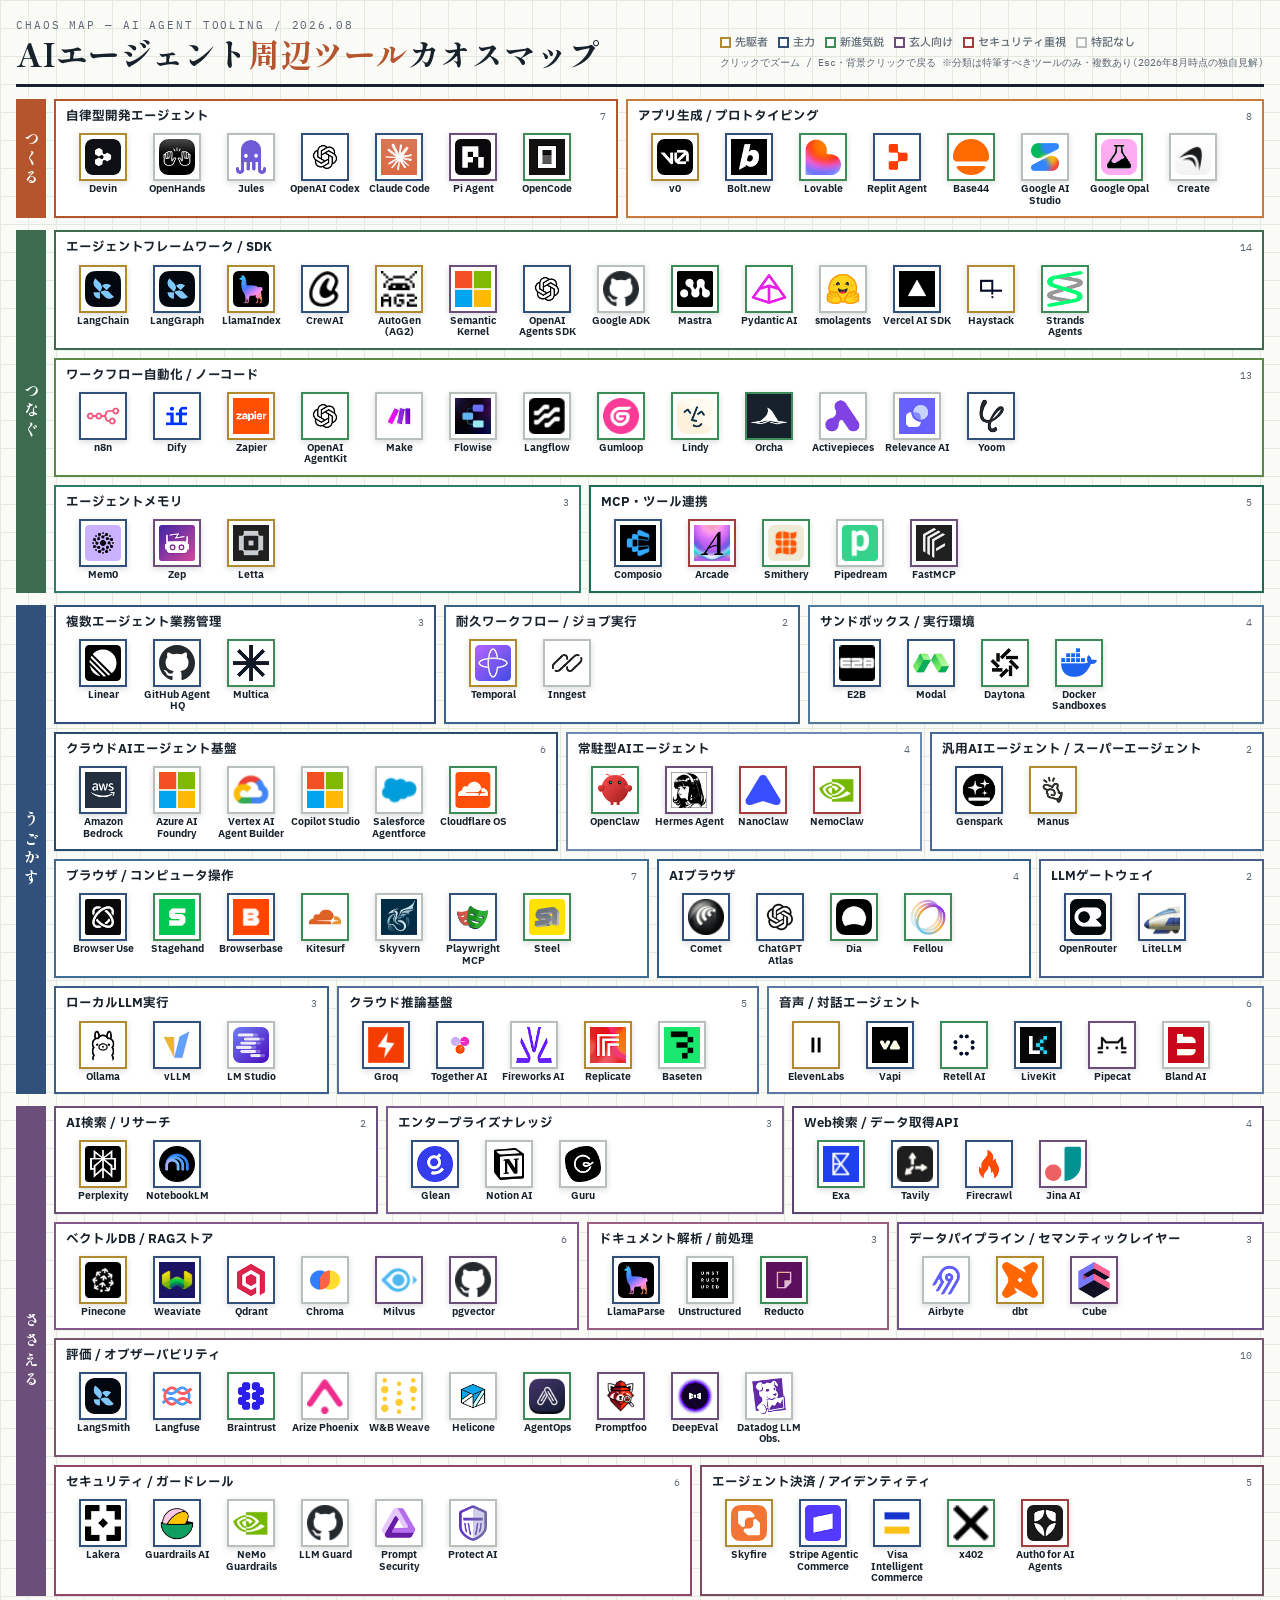
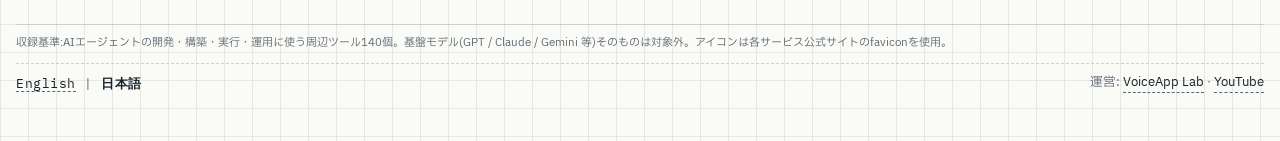
==== ja/index.html @ a2ec7d76 "英語化" ====
<!DOCTYPE html>
<html lang="ja">
<head>
<meta charset="UTF-8">
<meta name="viewport" content="width=device-width, initial-scale=1.0">
<title>AIエージェント周辺ツール カオスマップ 2026</title>
<meta name="description" content="AIエージェントを「つくる・つなぐ・うごかす・ささえる」周辺ツール140個を27カテゴリに整理したカオスマップ。クリックでズームし、各カテゴリの勢力図・年表・ツール詳細解説へ。">
<meta property="og:type" content="website">
<meta property="og:title" content="AIエージェント周辺ツール カオスマップ 2026">
<meta property="og:description" content="AIエージェント周辺ツール140個を27カテゴリに整理。カテゴリごとの勢力図・登場年表・詳細解説つきのインタラクティブマップ。">
<meta property="og:url" content="https://rsasage.com/ai-agent-tools-chaos-map/ja/">
<meta property="og:image" content="https://rsasage.com/ai-agent-tools-chaos-map/ogp-ja.png">
<meta property="og:image:width" content="1200">
<meta property="og:image:height" content="630">
<meta property="og:site_name" content="AIエージェント周辺ツール カオスマップ">
<meta property="og:locale" content="ja_JP">
<meta property="og:locale:alternate" content="en_US">
<meta name="twitter:card" content="summary_large_image">
<meta name="twitter:title" content="AIエージェント周辺ツール カオスマップ 2026">
<meta name="twitter:description" content="AIエージェント周辺ツール140個を27カテゴリに整理。勢力図・年表・詳細解説つき。">
<meta name="twitter:image" content="https://rsasage.com/ai-agent-tools-chaos-map/ogp-ja.png">
<link rel="canonical" href="https://rsasage.com/ai-agent-tools-chaos-map/ja/">
<link rel="alternate" hreflang="en" href="https://rsasage.com/ai-agent-tools-chaos-map/">
<link rel="alternate" hreflang="ja" href="https://rsasage.com/ai-agent-tools-chaos-map/ja/">
<link rel="alternate" hreflang="x-default" href="https://rsasage.com/ai-agent-tools-chaos-map/">
<link rel="icon" href="../favicon.svg" type="image/svg+xml">
<link rel="icon" href="../favicon-32.png" sizes="32x32" type="image/png">
<link rel="apple-touch-icon" href="../apple-touch-icon.png">
<link rel="preconnect" href="https://fonts.googleapis.com">
<link href="https://fonts.googleapis.com/css2?family=Shippori+Mincho+B1:wght@700;800&family=IBM+Plex+Sans+JP:wght@400;500;700&family=IBM+Plex+Mono:wght@400;500&display=swap" rel="stylesheet">
<link rel="stylesheet" href="../assets/style.css">
</head>
<body>
<div class="wrap">

<header>
  <div class="h-left">
    <div class="eyebrow">CHAOS MAP — AI AGENT TOOLING / 2026.08</div>
    <h1>AIエージェント<span class="accent">周辺ツール</span>カオスマップ</h1>
  </div>
  <div class="h-right">
    <div class="tier-legend">
      <span class="tier-key"><span class="ring" style="border-color:var(--t-pioneer)"></span>先駆者</span>
      <span class="tier-key"><span class="ring" style="border-color:var(--t-main)"></span>主力</span>
      <span class="tier-key"><span class="ring" style="border-color:var(--t-rising)"></span>新進気鋭</span>
      <span class="tier-key"><span class="ring" style="border-color:var(--t-expert)"></span>玄人向け</span>
      <span class="tier-key"><span class="ring" style="border-color:var(--t-security)"></span>セキュリティ重視</span>
      <span class="tier-key"><span class="ring" style="border-color:#B9C0BB"></span>特記なし</span>
    </div>
    <div class="legend-note">クリックでズーム / Esc・背景クリックで戻る ※分類は特筆すべきツールのみ・複数あり(2026年8月時点の独自見解)</div>
  </div>
</header>

<div id="map"></div>

<footer>
  <p>収録基準:AIエージェントの開発・構築・実行・運用に使う周辺ツール140個。基盤モデル(GPT / Claude / Gemini 等)そのものは対象外。アイコンは各サービス公式サイトのfaviconを使用。</p>
  <div class="foot-links">
    <span class="lang-switch"><a href="../" data-lang-base="../">English</a> | <strong>日本語</strong></span>
    <span class="credits">運営: <a href="https://voiceapp-lab.com/" target="_blank" rel="noopener">VoiceApp Lab</a> · <a href="https://www.youtube.com/@girigirikk" target="_blank" rel="noopener">YouTube</a></span>
  </div>
</footer>

</div>

<div id="ov" aria-modal="true" role="dialog"><div id="ovPanel"></div></div>

<script src="../assets/icons.js"></script>
<script src="../assets/data-ja.js"></script>
<script src="../assets/app.js"></script>
</body>
</html>
---- assets/style.css ----
:root{
  --paper:#FAFBF7;
  --grid:#E4E9E0;
  --ink:#17212B;
  --sub:#5B6672;
  --line:#C9D2CC;
  --panel:#FFFFFF;
  --t-pioneer:#B08A2E;
  --t-main:#31517A;
  --t-rising:#3D8B57;
  --t-expert:#6B4F7A;
  --t-security:#A33D3D;
}
*{margin:0;padding:0;box-sizing:border-box}
body{
  font-family:"IBM Plex Sans JP",-apple-system,"Hiragino Sans",sans-serif;
  color:var(--ink);
  background:var(--paper);
  background-image:
    linear-gradient(var(--grid) 1px, transparent 1px),
    linear-gradient(90deg, var(--grid) 1px, transparent 1px);
  background-size:28px 28px;
  line-height:1.5;
}
.wrap{max-width:1360px;margin:0 auto;padding:18px 16px 48px}

/* ---------- compact header ---------- */
header{
  display:flex;flex-wrap:wrap;align-items:flex-end;gap:8px 24px;
  border-bottom:3px solid var(--ink);padding-bottom:12px;margin-bottom:6px;
}
.h-left .eyebrow{font-family:"IBM Plex Mono",monospace;font-size:10.5px;letter-spacing:.18em;color:var(--sub)}
h1{font-family:"Shippori Mincho B1",serif;font-weight:800;font-size:clamp(20px,3.4vw,32px);line-height:1.2}
h1 .accent{color:#B4552D}
.h-right{display:flex;flex-direction:column;gap:4px;margin-left:auto;padding-bottom:2px}
.tier-legend{display:flex;flex-wrap:wrap;gap:4px 10px;font-size:11px;align-items:center}
.tier-key{display:inline-flex;align-items:center;gap:4px;color:var(--sub);font-weight:500}
.tier-key .ring{width:11px;height:11px;border:2.5px solid #888;background:#fff}
.legend-note{font-family:"IBM Plex Mono",monospace;color:var(--sub);font-size:10px}

/* ---------- zones (dense) ---------- */
.zone{display:flex;gap:8px;margin-top:12px}
.zone-rail{
  flex:0 0 30px;
  writing-mode:vertical-rl;
  font-family:"Shippori Mincho B1",serif;
  font-weight:700;font-size:15px;letter-spacing:.3em;
  color:#fff;text-align:center;padding:12px 0;
  display:flex;align-items:center;justify-content:center;
}
.zone-body{flex:1;display:flex;flex-wrap:wrap;gap:8px;align-content:flex-start}

/* ---------- category panels: icon clouds ---------- */
.panel{
  background:var(--panel);
  border:2px solid var(--hue,#888);
  padding:8px 10px 6px;
  box-shadow:0 1px 0 rgba(23,33,43,.06);
  cursor:zoom-in;
  transition:box-shadow .15s,transform .15s;
  flex:1 1 auto;
}
.panel:hover{box-shadow:0 4px 14px rgba(23,33,43,.16);transform:translateY(-1px)}
.panel h2{
  font-size:12.5px;font-weight:700;line-height:1.3;
  display:flex;justify-content:space-between;align-items:baseline;gap:8px;
  margin-bottom:2px;
}
.panel h2 .count{font-family:"IBM Plex Mono",monospace;font-size:10px;font-weight:400;color:var(--sub)}
.cloud{display:flex;flex-wrap:wrap;align-items:flex-start;justify-content:flex-start}
.tile{
  width:74px;
  display:flex;flex-direction:column;align-items:center;gap:2px;
  padding:6px 2px 4px;
  cursor:zoom-in;
  transition:transform .12s;
}
.tile:hover{transform:scale(1.14);z-index:3;position:relative}
.tile .ic{
  width:48px;height:48px;
  background:#fff;border:2.5px solid var(--tier,#98a0a8);
  box-shadow:0 2px 6px rgba(23,33,43,.16);
  display:flex;align-items:center;justify-content:center;
  overflow:hidden;
}
.tile .ic img{width:36px;height:36px;object-fit:contain}
.tile .ic.mono{font-family:"IBM Plex Mono",monospace;font-size:20px;font-weight:700;color:#fff;background:var(--mono-bg,#8a8f98)}
.tile .nm{
  font-size:10px;font-weight:700;line-height:1.15;text-align:center;
  max-width:74px;overflow-wrap:break-word;
}

footer{margin-top:28px;border-top:1px solid var(--line);padding-top:10px;font-size:11px;color:var(--sub)}
footer p+p{margin-top:3px}

/* ---------- zoom overlay ---------- */
#ov{
  position:fixed;inset:0;z-index:50;display:none;
  background:rgba(23,33,43,.45);
  backdrop-filter:blur(3px);
  overflow-y:auto;
  padding:4vh 16px 6vh;
}
#ov.open{display:block}
#ovPanel{
  max-width:1080px;margin:0 auto;
  background:var(--paper);
  border:3px solid var(--hue,#888);
  box-shadow:0 18px 60px rgba(0,0,0,.35);
  padding:22px 26px 28px;
  transform-origin:center top;
}
#ovPanel.zooming{transition:transform .28s cubic-bezier(.2,.8,.25,1),opacity .28s}
.crumbs{
  display:flex;align-items:center;gap:6px;flex-wrap:wrap;
  font-size:12.5px;font-family:"IBM Plex Mono",monospace;color:var(--sub);
  margin-bottom:14px;
}
.crumbs a{color:var(--ink);text-decoration:none;border-bottom:1px dashed var(--sub);cursor:pointer}
.crumbs a:hover{color:#B4552D;border-color:#B4552D}
.crumbs .sep{color:var(--line)}
.crumbs .cur{font-weight:700;color:var(--ink)}
.ov-close{
  float:right;
  font-family:"IBM Plex Mono",monospace;font-size:12px;
  border:1.5px solid var(--ink);background:#fff;
  padding:4px 10px;cursor:pointer;
}
.ov-close:hover{background:var(--ink);color:#fff}
.ov-title{font-family:"Shippori Mincho B1",serif;font-weight:800;font-size:clamp(20px,3.6vw,30px);line-height:1.3}
.ov-desc{
  display:grid;grid-template-columns:repeat(2,minmax(0,1fr));gap:10px;
  max-width:980px;margin-top:16px;
}
.ov-desc-block{
  min-width:0;padding:12px 14px 13px;
  border:1px solid var(--line);border-top:3px solid var(--hue);background:#fff;
}
.ov-desc-block h3{
  display:flex;align-items:center;gap:7px;margin-bottom:7px;
  font-size:12px;font-weight:700;letter-spacing:.05em;color:var(--ink);
}
.ov-desc-block h3::before{
  content:"";width:6px;height:6px;flex:none;background:var(--hue);border-radius:50%;
}
.ov-desc-block p{font-size:13px;color:var(--sub);line-height:1.8}
.ov-desc-block p span{display:block}
.ov-desc-block p span+span{margin-top:3px}
.ov-desc-fallback{font-size:13.5px;color:var(--sub);line-height:1.95;max-width:920px;margin-top:10px}
.tier-badge{
  display:inline-flex;align-items:center;gap:4px;
  font-size:10.5px;font-weight:700;letter-spacing:.04em;
  padding:1px 7px;color:#fff;
}
.tier-badge.pioneer{background:var(--t-pioneer)}
.tier-badge.main{background:var(--t-main)}
.tier-badge.rising{background:var(--t-rising)}
.tier-badge.expert{background:var(--t-expert)}
.tier-badge.security{background:var(--t-security)}
.mini{
  font-size:10px;font-family:"IBM Plex Mono",monospace;color:var(--sub);
  border:1px solid var(--line);padding:0 5px;
}

/* category view */
.relwrap{position:relative;margin-top:20px}
.relsvg{position:absolute;inset:0;width:100%;height:100%;pointer-events:none;z-index:2;overflow:visible}
.cards{display:grid;grid-template-columns:repeat(auto-fill,minmax(216px,1fr));gap:58px 54px;position:relative;z-index:1}
.tcard{
  background:#fff;border:1px solid var(--line);
  padding:11px 12px;cursor:zoom-in;
  box-shadow:0 1px 0 rgba(23,33,43,.06);
  transition:box-shadow .15s,transform .15s;
  display:flex;flex-direction:column;gap:6px;
}
.tcard:hover{box-shadow:0 5px 16px rgba(23,33,43,.2);transform:translateY(-2px)}
.tcard .row1{display:flex;align-items:center;gap:9px}
.tcard .ic{
  width:40px;height:40px;flex:none;
  background:#fff;border:2px solid var(--tier,#98a0a8);
  display:flex;align-items:center;justify-content:center;overflow:hidden;
}
.tcard .ic img{width:30px;height:30px;object-fit:contain}
.tcard .ic.mono{font-family:"IBM Plex Mono",monospace;font-size:17px;font-weight:700;color:#fff;background:var(--mono-bg,#8a8f98)}
.tcard .nm{font-weight:700;font-size:14px;line-height:1.25;flex:1}
.tcard .d{font-size:11.5px;color:var(--sub)}
.tcard .row2{display:flex;align-items:center;gap:6px;flex-wrap:wrap}
.xrel{margin-top:22px;border-top:1px dashed var(--line);padding-top:14px}
.xrel h3,.rel-legend h3,.svc-rels h3,.svc-sibs h3,.tl h3,.pow h3{font-size:12.5px;font-weight:700;letter-spacing:.06em;color:var(--sub);margin-bottom:8px}

/* 勢力図 (category power-map commentary) */
.pow{margin-top:26px;border-top:1px dashed var(--line);padding-top:14px}
.pow p{font-size:13.5px;line-height:1.95;max-width:880px}

/* category timeline */
.tl{margin-top:26px;border-top:1px dashed var(--line);padding-top:14px}
.tl-track{display:flex;overflow-x:auto;border-left:2px solid var(--ink);align-items:stretch}
.tl-col{flex:1 0 auto;min-width:92px;border-right:1px dashed var(--line);padding:0 10px 6px}
.tl-col.gap{flex:0 0 auto;min-width:34px;display:flex;align-items:flex-start;justify-content:center;color:var(--sub);font-family:"IBM Plex Mono",monospace;padding-top:3px}
.tl-year{font-family:"IBM Plex Mono",monospace;font-size:11.5px;font-weight:700;border-bottom:2px solid var(--ink);margin-bottom:9px;padding:1px 0}
.tl-items{display:flex;flex-direction:column;gap:7px}
.tl-item{display:flex;align-items:flex-start;gap:6px;font-size:11px;font-weight:700;cursor:zoom-in;line-height:1.2}
.tl-txt{display:flex;flex-direction:column;gap:1px;min-width:0}
.tl-n{overflow-wrap:break-word}
.tl-item:hover{color:#B4552D}
.tl-item .ic{width:22px;height:22px;border-width:2px;flex:none;background:#fff;display:inline-flex;align-items:center;justify-content:center;overflow:hidden}
.tl-item .ic img{width:16px;height:16px;object-fit:contain}
.tl-item .ic.mono{font-size:11px}
.tl-m{font-family:"IBM Plex Mono",monospace;font-size:9.5px;font-weight:400;color:var(--sub)}
.tl.single-year .tl-col{width:100%}
.tl.single-year .tl-items{display:grid;grid-template-columns:repeat(auto-fit,minmax(130px,1fr));gap:8px}
.tl.single-year .tl-item{border:1px solid var(--line);background:var(--panel);padding:8px;min-height:42px}
.xrel-items{display:flex;flex-direction:column;gap:6px}
.xrel-item{font-size:13px;display:flex;align-items:center;gap:8px;flex-wrap:wrap}
.xrel-item a{color:var(--ink);font-weight:700;text-decoration:none;border-bottom:1px dashed var(--sub);cursor:pointer}
.xrel-item a:hover{color:#B4552D;border-color:#B4552D}
.xrel-item .cat-of{font-size:11px;color:var(--sub)}
.reltag{font-size:10.5px;font-weight:700;color:#fff;padding:1px 8px;flex:none}
.rel-legend{margin-top:18px;border-top:1px dashed var(--line);padding-top:12px}
.rel-legend .items{display:flex;flex-wrap:wrap;gap:6px 14px;font-size:11.5px;color:var(--sub);align-items:center}
.rel-legend .sw{display:inline-block;width:22px;height:0;border-top-width:2.5px;margin-right:5px;vertical-align:middle}

/* service view */
.svc-head{display:flex;gap:16px;align-items:flex-start;margin-top:6px}
.svc-head .ic{
  width:76px;height:76px;flex:none;
  background:#fff;border:3px solid var(--tier,#98a0a8);
  display:flex;align-items:center;justify-content:center;overflow:hidden;
  box-shadow:0 3px 10px rgba(23,33,43,.15);
}
.svc-head .ic img{width:56px;height:56px;object-fit:contain}
.svc-head .ic.mono{font-family:"IBM Plex Mono",monospace;font-size:32px;font-weight:700;color:#fff;background:var(--mono-bg,#8a8f98)}
.svc-meta{flex:1}
.svc-badges{display:flex;gap:6px;flex-wrap:wrap;margin-top:6px;align-items:center}
.svc-link{font-family:"IBM Plex Mono",monospace;font-size:12px;color:#31517A;text-decoration:none;border-bottom:1px solid #31517A}
.svc-link:hover{color:#B4552D;border-color:#B4552D}
.svc-body{margin-top:18px;font-size:14.5px;line-height:1.9;max-width:820px}
.svc-cat-line{font-size:12px;color:var(--sub);margin-top:4px}
.svc-rels,.svc-sibs{margin-top:22px;border-top:1px dashed var(--line);padding-top:14px}
.sib-cloud{display:flex;flex-wrap:wrap}
.sib-cloud .tile{width:70px}
.sib-cloud .tile .ic{width:42px;height:42px}
.sib-cloud .tile .ic img{width:31px;height:31px}

@media(max-width:640px){
  .zone{gap:6px}
  .zone-rail{flex-basis:26px;font-size:13px;letter-spacing:.22em}
  .tile{width:64px}
  .tile .ic{width:42px;height:42px}
  .tile .ic img{width:31px;height:31px}
  #ovPanel{padding:16px 14px 22px}
  .ov-desc{grid-template-columns:1fr;gap:8px}
  .cards{grid-template-columns:repeat(auto-fill,minmax(160px,1fr));gap:26px 14px}
}
@media print{body{background:none}}

/* ---------- footer: language switch & credits ---------- */
.foot-links{display:flex;justify-content:space-between;align-items:center;flex-wrap:wrap;gap:8px 20px;margin-top:12px;border-top:1px dashed var(--line);padding-top:10px;font-size:12.5px}
.foot-links a{color:var(--ink);text-decoration:none;border-bottom:1px dashed var(--sub)}
.foot-links a:hover{color:#B4552D;border-color:#B4552D}
.lang-switch{font-family:"IBM Plex Mono",monospace;letter-spacing:.04em}
.lang-switch strong{color:var(--ink)}
.credits{color:var(--sub)}
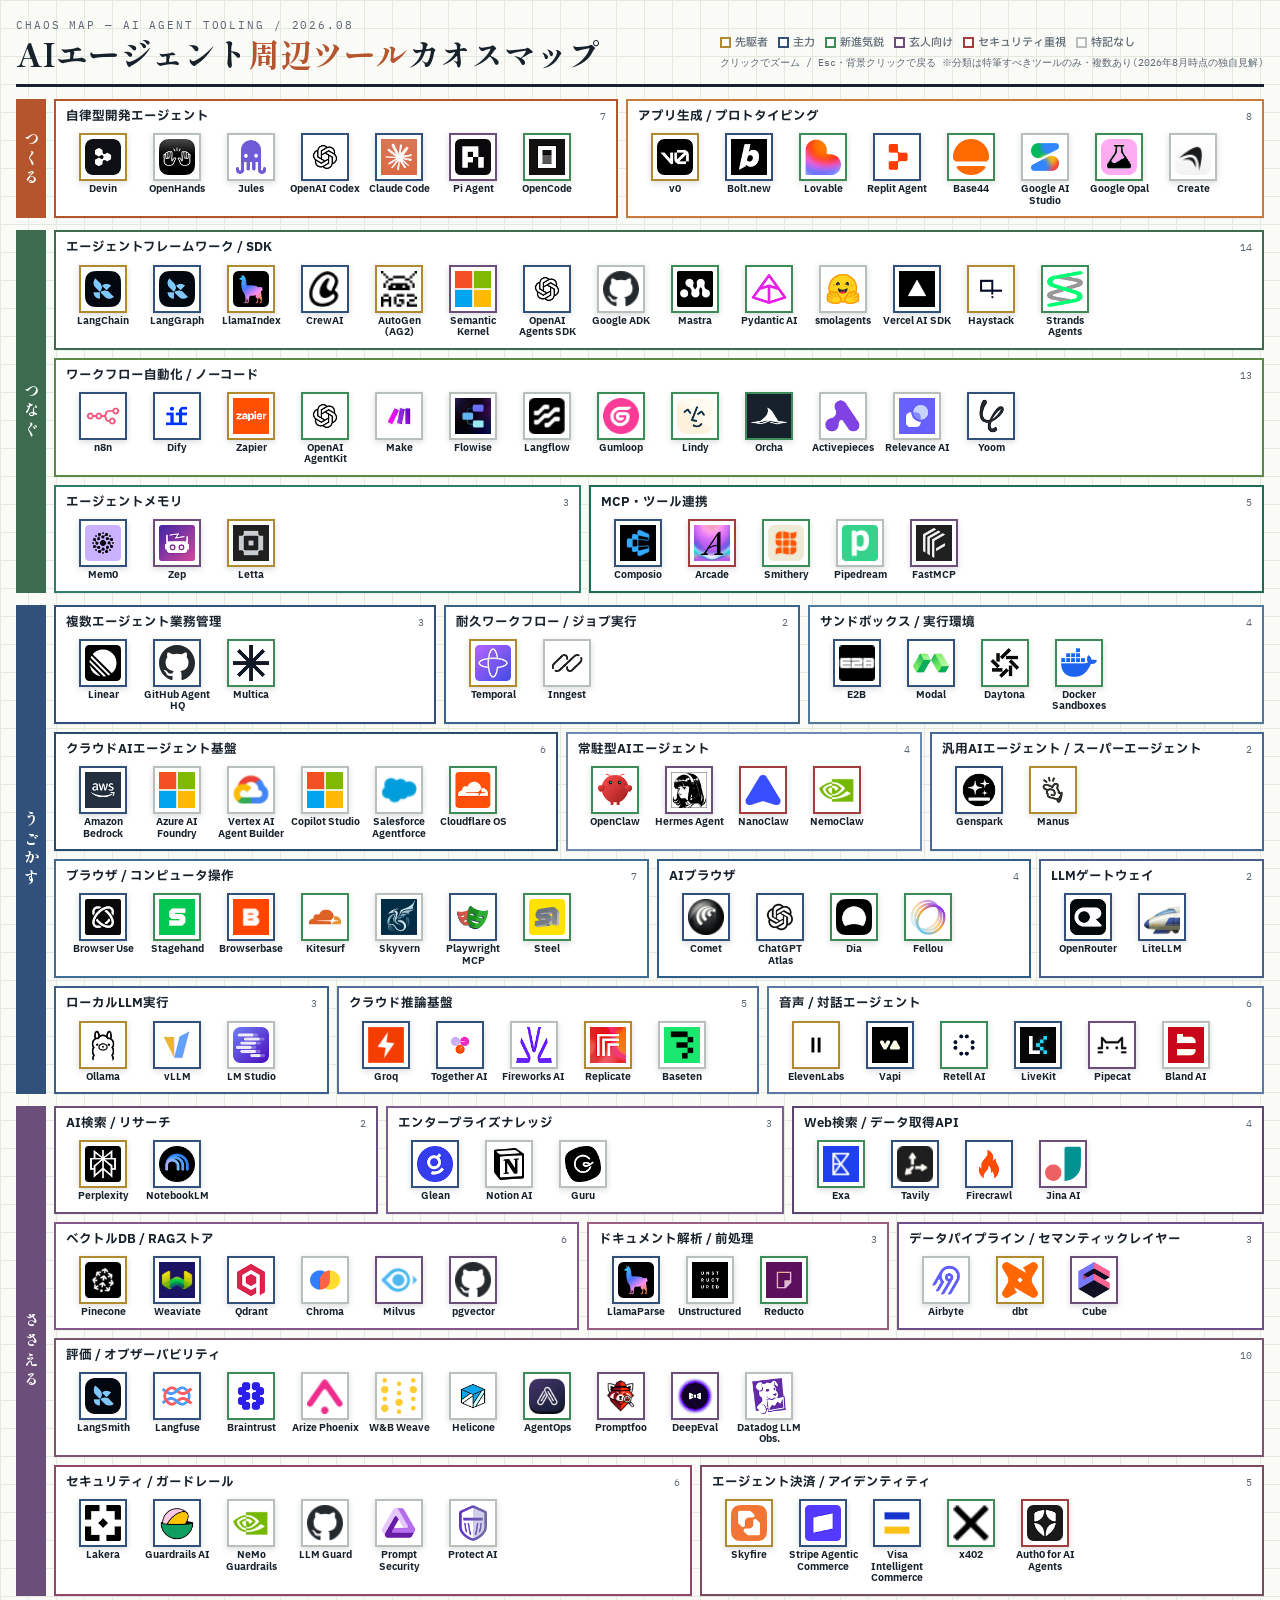
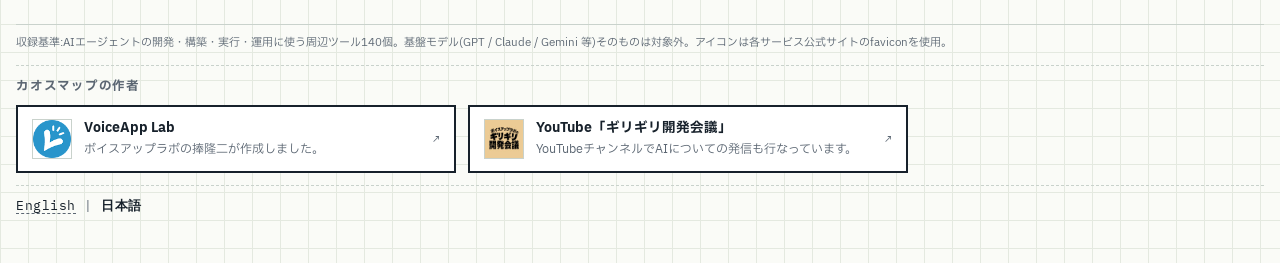
==== commit 607c9543: "作者について" ====
--- a/ja/index.html
+++ b/ja/index.html
@@ -55,9 +55,23 @@
 
 <footer>
   <p>収録基準:AIエージェントの開発・構築・実行・運用に使う周辺ツール140個。基盤モデル(GPT / Claude / Gemini 等)そのものは対象外。アイコンは各サービス公式サイトのfaviconを使用。</p>
+  <div class="credits-block">
+    <h3>カオスマップの作者</h3>
+    <div class="credit-cards">
+      <a class="credit-card" href="https://voiceapp-lab.com/" target="_blank" rel="noopener">
+        <img src="[data-uri]" alt="VoiceApp Lab">
+        <span class="cc-body"><span class="cc-t">VoiceApp Lab</span><span class="cc-d">ボイスアップラボの捧隆二が作成しました。</span></span>
+        <span class="cc-arrow">↗</span>
+      </a>
+      <a class="credit-card" href="https://www.youtube.com/@girigirikk" target="_blank" rel="noopener">
+        <img src="[data-uri]" alt="ギリギリ開発会議">
+        <span class="cc-body"><span class="cc-t">YouTube「ギリギリ開発会議」</span><span class="cc-d">YouTubeチャンネルでAIについての発信も行なっています。</span></span>
+        <span class="cc-arrow">↗</span>
+      </a>
+    </div>
+  </div>
   <div class="foot-links">
     <span class="lang-switch"><a href="../" data-lang-base="../">English</a> | <strong>日本語</strong></span>
-    <span class="credits">運営: <a href="https://voiceapp-lab.com/" target="_blank" rel="noopener">VoiceApp Lab</a> · <a href="https://www.youtube.com/@girigirikk" target="_blank" rel="noopener">YouTube</a></span>
   </div>
 </footer>
 
--- a/assets/style.css
+++ b/assets/style.css
@@ -254,6 +254,24 @@
 }
 @media print{body{background:none}}
 
+/* ---------- author credit cards ---------- */
+.credits-block{margin-top:14px;border-top:1px dashed var(--line);padding-top:12px}
+.credits-block h3{font-size:12.5px;font-weight:700;letter-spacing:.06em;color:var(--sub);margin-bottom:8px}
+.credit-cards{display:flex;gap:12px;flex-wrap:wrap}
+.credit-card{
+  flex:1 1 280px;max-width:440px;
+  display:flex;align-items:center;gap:12px;
+  background:#fff;border:2px solid var(--ink);
+  padding:12px 14px;text-decoration:none;color:var(--ink);
+  transition:box-shadow .15s,transform .15s;
+}
+.credit-card:hover{box-shadow:0 5px 16px rgba(23,33,43,.2);transform:translateY(-2px)}
+.credit-card img{width:40px;height:40px;flex:none;border:1px solid var(--line);object-fit:cover}
+.credit-card .cc-body{display:flex;flex-direction:column;min-width:0}
+.credit-card .cc-t{font-weight:700;font-size:13.5px;line-height:1.3}
+.credit-card .cc-d{font-size:12px;color:var(--sub);line-height:1.5;margin-top:2px}
+.credit-card .cc-arrow{margin-left:auto;flex:none;font-family:"IBM Plex Mono",monospace;color:var(--sub)}
+
 /* ---------- footer: language switch & credits ---------- */
 .foot-links{display:flex;justify-content:space-between;align-items:center;flex-wrap:wrap;gap:8px 20px;margin-top:12px;border-top:1px dashed var(--line);padding-top:10px;font-size:12.5px}
 .foot-links a{color:var(--ink);text-decoration:none;border-bottom:1px dashed var(--sub)}
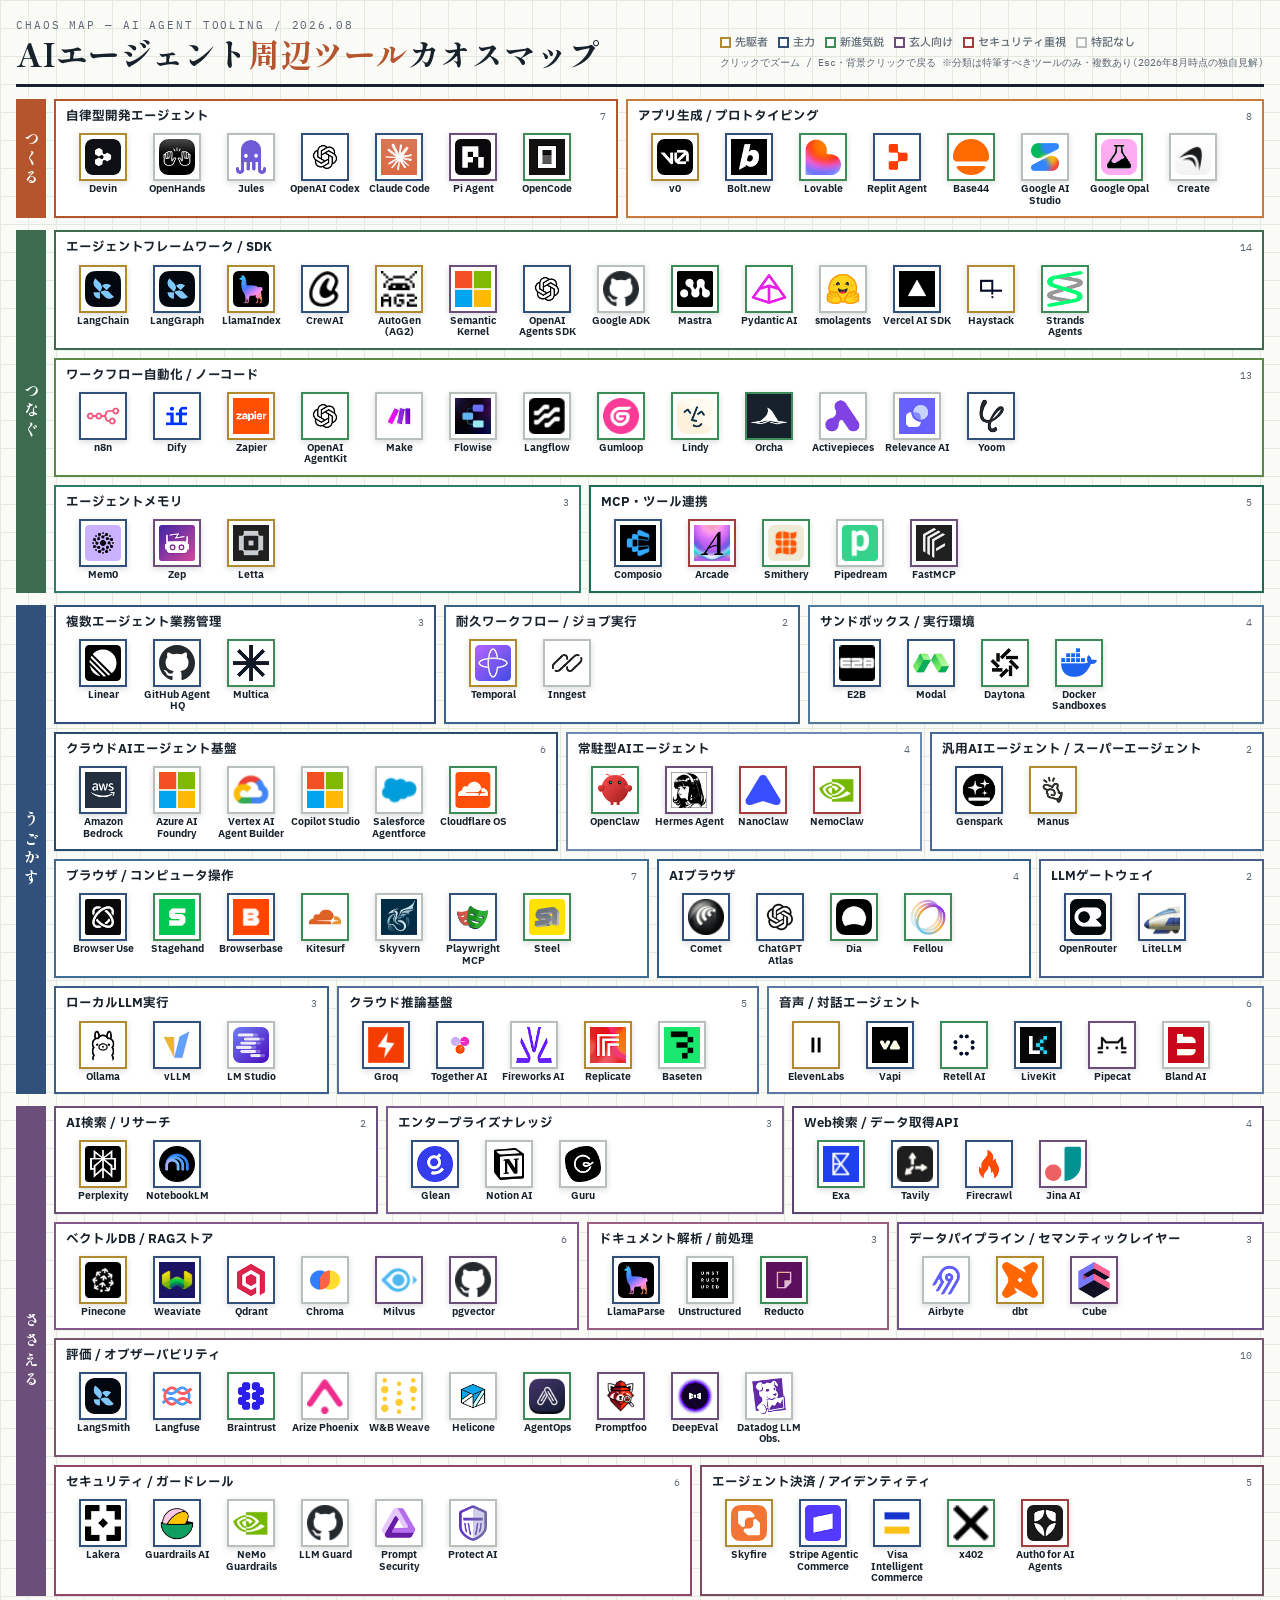
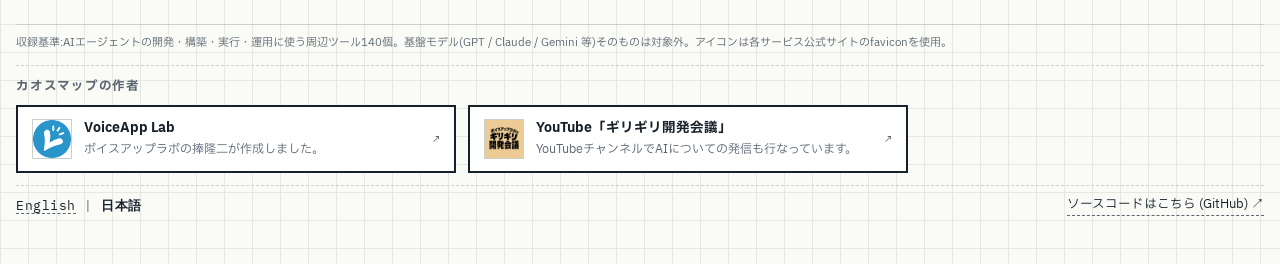
==== commit b01cc14f: "add source code link" ====
--- a/ja/index.html
+++ b/ja/index.html
@@ -72,6 +72,7 @@
   </div>
   <div class="foot-links">
     <span class="lang-switch"><a href="../" data-lang-base="../">English</a> | <strong>日本語</strong></span>
+    <a href="https://github.com/Arahabica/ai-agent-tools-chaos-map" target="_blank" rel="noopener">ソースコードはこちら (GitHub) ↗</a>
   </div>
 </footer>
 
